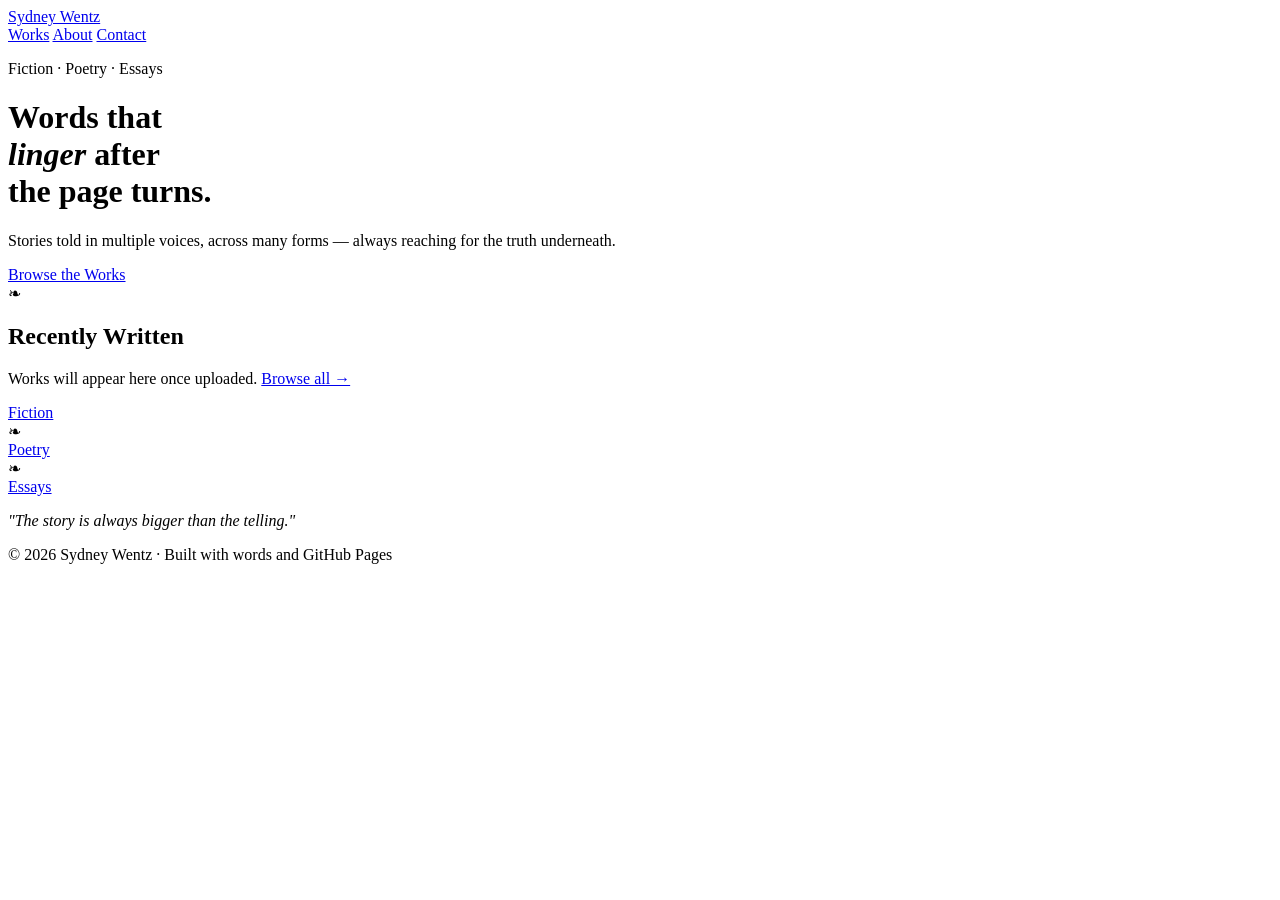
==== index.html @ af8fa5f4 "Add files via upload" ====
<!DOCTYPE html>
<html lang="en">
<head>
  <meta charset="UTF-8" />
  <meta name="viewport" content="width=device-width, initial-scale=1.0" />
  <title>Sydney Wentz — Writer</title>
  <link rel="preconnect" href="https://fonts.googleapis.com" />
  <link href="https://fonts.googleapis.com/css2?family=Cormorant+Garamond:ital,wght@0,300;0,400;0,600;1,300;1,400&family=Lato:wght@300;400&display=swap" rel="stylesheet" />
  <link rel="stylesheet" href="css/style.css" />
</head>
<body>

  <nav class="nav">
    <a href="index.html" class="nav-name">Sydney Wentz</a>
    <div class="nav-links">
      <a href="works.html">Works</a>
      <a href="about.html">About</a>
      <a href="mailto:swentz702@icloud.com">Contact</a>
    </div>
  </nav>

  <header class="hero">
    <div class="hero-inner">
      <p class="hero-eyebrow">Fiction · Poetry · Essays</p>
      <h1 class="hero-title">Words that<br><em>linger</em> after<br>the page turns.</h1>
      <p class="hero-sub">Stories told in multiple voices, across many forms — always reaching for the truth underneath.</p>
      <a href="works.html" class="btn">Browse the Works</a>
    </div>
    <div class="hero-ornament" aria-hidden="true">
      <span class="ornament-line"></span>
      <span class="ornament-leaf">❧</span>
      <span class="ornament-line"></span>
    </div>
  </header>

  <section class="featured">
    <h2 class="section-label">Recently Written</h2>
    <!-- Featured cards are added here manually once works are uploaded.
         Example:
         <div class="card-grid">
           <a href="works/fiction/your-slug.html" class="card">
             <span class="card-genre">Fiction</span>
             <h3 class="card-title">Your Title</h3>
             <p class="card-excerpt">A short description.</p>
             <span class="card-read">Read →</span>
           </a>
         </div>
    -->
    <p class="empty-note">Works will appear here once uploaded. <a href="works.html">Browse all →</a></p>
  </section>

  <section class="genres-strip">
    <a href="works.html?genre=fiction" class="genre-item">
      <span class="genre-name">Fiction</span>
    </a>
    <div class="genre-divider" aria-hidden="true">❧</div>
    <a href="works.html?genre=poetry" class="genre-item">
      <span class="genre-name">Poetry</span>
    </a>
    <div class="genre-divider" aria-hidden="true">❧</div>
    <a href="works.html?genre=essays" class="genre-item">
      <span class="genre-name">Essays</span>
    </a>
  </section>

  <footer class="footer">
    <p class="footer-quote"><em>"The story is always bigger than the telling."</em></p>
    <p class="footer-copy">© 2026 Sydney Wentz · Built with words and GitHub Pages</p>
  </footer>

</body>
</html>
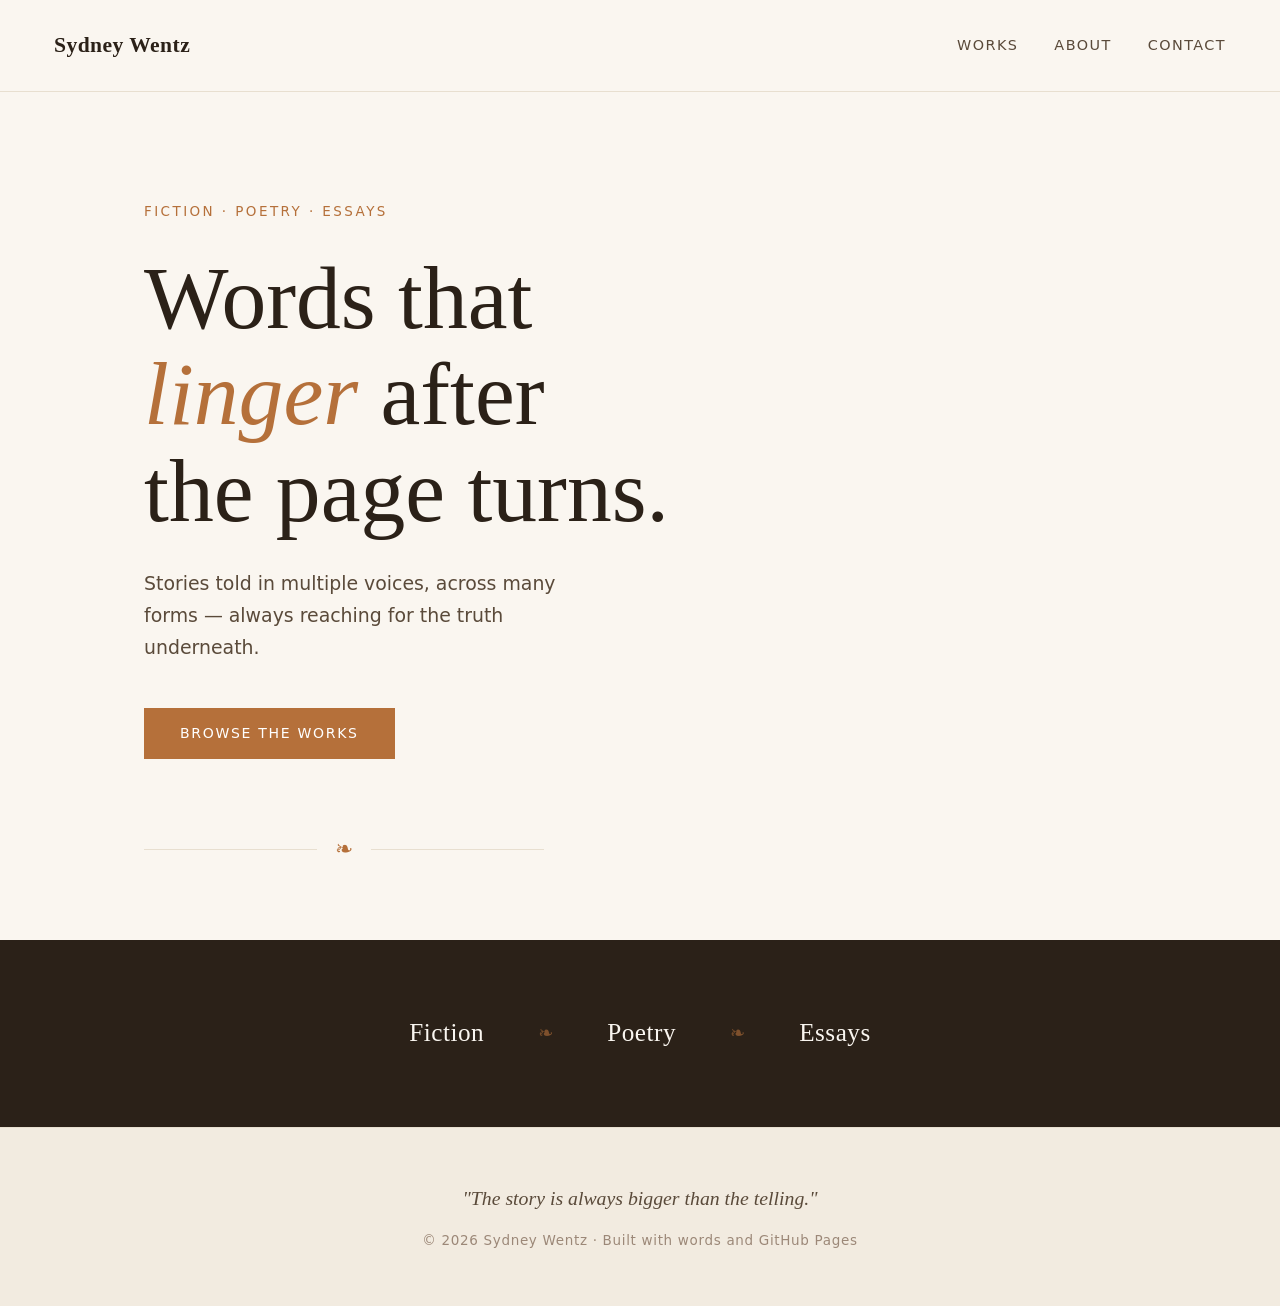
==== commit ce0bf16e: "Update index.html" ====
--- a/index.html
+++ b/index.html
@@ -33,22 +33,6 @@
     </div>
   </header>
 
-  <section class="featured">
-    <h2 class="section-label">Recently Written</h2>
-    <!-- Featured cards are added here manually once works are uploaded.
-         Example:
-         <div class="card-grid">
-           <a href="works/fiction/your-slug.html" class="card">
-             <span class="card-genre">Fiction</span>
-             <h3 class="card-title">Your Title</h3>
-             <p class="card-excerpt">A short description.</p>
-             <span class="card-read">Read →</span>
-           </a>
-         </div>
-    -->
-    <p class="empty-note">Works will appear here once uploaded. <a href="works.html">Browse all →</a></p>
-  </section>
-
   <section class="genres-strip">
     <a href="works.html?genre=fiction" class="genre-item">
       <span class="genre-name">Fiction</span>
--- a/css/style.css
+++ b/css/style.css
@@ -0,0 +1,610 @@
+/* ─── TOKENS ────────────────────────────────────────────── */
+:root {
+  --ink:       #2b2118;
+  --ink-soft:  #5a4a3a;
+  --ink-faint: #9c8878;
+  --paper:     #faf6f0;
+  --paper-mid: #f2ebe0;
+  --paper-dark:#e8dfd0;
+  --amber:     #b5703a;
+  --amber-pale:#f0e0cc;
+  --serif:     'Cormorant Garamond', Georgia, serif;
+  --sans:      'Lato', system-ui, sans-serif;
+  --max:       740px;
+  --wide:      1100px;
+}
+
+/* ─── RESET ─────────────────────────────────────────────── */
+*, *::before, *::after { box-sizing: border-box; margin: 0; padding: 0; }
+html { font-size: 18px; scroll-behavior: smooth; }
+
+body {
+  background: var(--paper);
+  color: var(--ink);
+  font-family: var(--sans);
+  font-weight: 300;
+  line-height: 1.7;
+  -webkit-font-smoothing: antialiased;
+}
+
+a { color: inherit; text-decoration: none; }
+img { max-width: 100%; display: block; }
+
+/* ─── NAV ────────────────────────────────────────────────── */
+.nav {
+  display: flex;
+  align-items: center;
+  justify-content: space-between;
+  padding: 1.5rem 3rem;
+  border-bottom: 1px solid var(--paper-dark);
+  position: sticky;
+  top: 0;
+  background: rgba(250, 246, 240, 0.95);
+  backdrop-filter: blur(8px);
+  z-index: 100;
+}
+
+.nav-name {
+  font-family: var(--serif);
+  font-size: 1.2rem;
+  font-weight: 600;
+  letter-spacing: 0.02em;
+  color: var(--ink);
+  transition: color .2s;
+}
+.nav-name:hover { color: var(--amber); }
+
+.nav-links {
+  display: flex;
+  gap: 2rem;
+}
+.nav-links a {
+  font-family: var(--sans);
+  font-size: 0.8rem;
+  font-weight: 400;
+  letter-spacing: 0.1em;
+  text-transform: uppercase;
+  color: var(--ink-soft);
+  transition: color .2s;
+}
+.nav-links a:hover,
+.nav-links a.active { color: var(--amber); }
+
+/* ─── HERO ───────────────────────────────────────────────── */
+.hero {
+  min-height: 85vh;
+  display: flex;
+  flex-direction: column;
+  justify-content: center;
+  align-items: flex-start;
+  padding: 6rem 3rem 4rem;
+  max-width: var(--wide);
+  margin: 0 auto;
+}
+
+.hero-eyebrow {
+  font-family: var(--sans);
+  font-size: 0.75rem;
+  letter-spacing: 0.18em;
+  text-transform: uppercase;
+  color: var(--amber);
+  margin-bottom: 1.5rem;
+}
+
+.hero-title {
+  font-family: var(--serif);
+  font-size: clamp(3rem, 7vw, 6rem);
+  font-weight: 300;
+  line-height: 1.08;
+  color: var(--ink);
+  margin-bottom: 1.5rem;
+}
+
+.hero-title em {
+  font-style: italic;
+  color: var(--amber);
+}
+
+.hero-sub {
+  font-size: 1.05rem;
+  color: var(--ink-soft);
+  max-width: 38ch;
+  margin-bottom: 2.5rem;
+  line-height: 1.7;
+}
+
+.hero-ornament {
+  display: flex;
+  align-items: center;
+  gap: 1rem;
+  margin-top: 4rem;
+  width: 100%;
+  max-width: 400px;
+}
+.ornament-line {
+  flex: 1;
+  height: 1px;
+  background: var(--paper-dark);
+}
+.ornament-leaf {
+  color: var(--amber);
+  font-size: 1.2rem;
+}
+
+/* ─── BUTTONS ────────────────────────────────────────────── */
+.btn {
+  display: inline-block;
+  padding: 0.75rem 2rem;
+  background: var(--amber);
+  color: #fff;
+  font-family: var(--sans);
+  font-size: 0.78rem;
+  letter-spacing: 0.12em;
+  text-transform: uppercase;
+  font-weight: 400;
+  transition: background .2s, transform .1s;
+}
+.btn:hover { background: var(--ink); transform: translateY(-1px); }
+
+.btn-ghost {
+  background: transparent;
+  color: var(--amber);
+  border: 1px solid var(--amber);
+}
+.btn-ghost:hover { background: var(--amber); color: #fff; }
+
+/* ─── SECTION LABEL ──────────────────────────────────────── */
+.section-label {
+  font-family: var(--sans);
+  font-size: 0.72rem;
+  letter-spacing: 0.2em;
+  text-transform: uppercase;
+  color: var(--ink-faint);
+  margin-bottom: 2.5rem;
+  padding-bottom: 1rem;
+  border-bottom: 1px solid var(--paper-dark);
+}
+
+/* ─── FEATURED CARDS ─────────────────────────────────────── */
+.featured {
+  max-width: var(--wide);
+  margin: 0 auto;
+  padding: 5rem 3rem;
+}
+
+.card-grid {
+  display: grid;
+  grid-template-columns: repeat(auto-fit, minmax(280px, 1fr));
+  gap: 2px;
+}
+
+.card {
+  display: flex;
+  flex-direction: column;
+  padding: 2.5rem;
+  background: var(--paper-mid);
+  border: 1px solid var(--paper-dark);
+  transition: background .2s, transform .2s;
+  cursor: pointer;
+}
+
+.card:hover {
+  background: var(--amber-pale);
+  transform: translateY(-3px);
+}
+
+.card-genre {
+  font-family: var(--sans);
+  font-size: 0.68rem;
+  letter-spacing: 0.18em;
+  text-transform: uppercase;
+  color: var(--amber);
+  margin-bottom: 1rem;
+}
+
+.card-title {
+  font-family: var(--serif);
+  font-size: 1.5rem;
+  font-weight: 400;
+  line-height: 1.2;
+  margin-bottom: 1rem;
+  color: var(--ink);
+}
+
+.card-excerpt {
+  font-size: 0.9rem;
+  color: var(--ink-soft);
+  line-height: 1.65;
+  flex: 1;
+}
+
+.card-read {
+  display: block;
+  margin-top: 1.5rem;
+  font-size: 0.8rem;
+  letter-spacing: 0.08em;
+  color: var(--amber);
+  font-weight: 400;
+}
+
+/* ─── GENRES STRIP ───────────────────────────────────────── */
+.genres-strip {
+  display: flex;
+  align-items: center;
+  justify-content: center;
+  gap: 3rem;
+  padding: 4rem 3rem;
+  background: var(--ink);
+}
+
+.genre-item {
+  display: flex;
+  flex-direction: column;
+  align-items: center;
+  gap: 0.4rem;
+  transition: transform .2s;
+}
+.genre-item:hover { transform: translateY(-2px); }
+
+.genre-name {
+  font-family: var(--serif);
+  font-size: 1.4rem;
+  color: var(--paper);
+  font-weight: 300;
+  letter-spacing: 0.02em;
+}
+
+.genre-count {
+  font-family: var(--sans);
+  font-size: 0.68rem;
+  color: var(--amber);
+  letter-spacing: 0.12em;
+  text-transform: uppercase;
+}
+
+.genre-divider {
+  color: var(--amber);
+  font-size: 1rem;
+  opacity: 0.6;
+}
+
+/* ─── PAGE HEADER ────────────────────────────────────────── */
+.page-header {
+  max-width: var(--wide);
+  margin: 0 auto;
+  padding: 5rem 3rem 3rem;
+  border-bottom: 1px solid var(--paper-dark);
+}
+
+.page-title {
+  font-family: var(--serif);
+  font-size: clamp(2.5rem, 5vw, 4rem);
+  font-weight: 300;
+  line-height: 1.1;
+  margin-bottom: 0.5rem;
+}
+
+.page-sub {
+  color: var(--ink-soft);
+  font-size: 1rem;
+}
+
+/* ─── FILTER BAR ─────────────────────────────────────────── */
+.filter-bar {
+  max-width: var(--wide);
+  margin: 0 auto;
+  padding: 1.5rem 3rem;
+  display: flex;
+  gap: 0.5rem;
+  border-bottom: 1px solid var(--paper-dark);
+}
+
+.filter-btn {
+  background: none;
+  border: 1px solid var(--paper-dark);
+  padding: 0.4rem 1rem;
+  font-family: var(--sans);
+  font-size: 0.72rem;
+  letter-spacing: 0.1em;
+  text-transform: uppercase;
+  color: var(--ink-soft);
+  cursor: pointer;
+  transition: all .15s;
+}
+.filter-btn:hover,
+.filter-btn.active {
+  background: var(--amber);
+  border-color: var(--amber);
+  color: #fff;
+}
+
+/* ─── WORKS LIST ─────────────────────────────────────────── */
+.works-list {
+  max-width: var(--wide);
+  margin: 0 auto;
+  padding: 0 3rem 5rem;
+}
+
+.work-row {
+  display: grid;
+  grid-template-columns: 10rem 1fr auto;
+  gap: 2rem;
+  align-items: start;
+  padding: 2.5rem 0;
+  border-bottom: 1px solid var(--paper-dark);
+  transition: background .15s;
+}
+
+.work-row[style*="display: none"] { display: none !important; }
+
+.work-meta {
+  display: flex;
+  flex-direction: column;
+  gap: 0.3rem;
+  padding-top: 0.2rem;
+}
+
+.work-genre {
+  font-family: var(--sans);
+  font-size: 0.68rem;
+  letter-spacing: 0.15em;
+  text-transform: uppercase;
+  color: var(--amber);
+}
+
+.work-date {
+  font-size: 0.8rem;
+  color: var(--ink-faint);
+}
+
+.work-title {
+  font-family: var(--serif);
+  font-size: 1.4rem;
+  font-weight: 400;
+  margin-bottom: 0.5rem;
+}
+.work-title a {
+  transition: color .2s;
+}
+.work-title a:hover { color: var(--amber); }
+
+.work-desc {
+  font-size: 0.9rem;
+  color: var(--ink-soft);
+  line-height: 1.65;
+  max-width: 52ch;
+}
+
+.work-read {
+  font-size: 0.8rem;
+  color: var(--amber);
+  white-space: nowrap;
+  padding-top: 0.25rem;
+  transition: color .2s;
+}
+.work-read:hover { color: var(--ink); }
+
+/* ─── ABOUT PAGE ─────────────────────────────────────────── */
+.about-page {
+  max-width: var(--wide);
+  margin: 0 auto;
+  padding: 5rem 3rem;
+  display: grid;
+  grid-template-columns: 260px 1fr;
+  gap: 5rem;
+  align-items: start;
+}
+
+.portrait-placeholder {
+  width: 325px;
+  height: 325px;
+  background: var(--paper-dark);
+  display: flex;
+  align-items: center;
+  justify-content: center;
+  border: 1px solid var(--paper-dark);
+}
+
+.portrait-initial {
+  font-family: var(--serif);
+  font-size: 5rem;
+  color: var(--ink-faint);
+  font-style: italic;
+}
+
+.about-name {
+  font-family: var(--serif);
+  font-size: 2.5rem;
+  font-weight: 300;
+  margin-bottom: 0.25rem;
+}
+
+.about-tagline {
+  color: var(--amber);
+  font-size: 0.85rem;
+  letter-spacing: 0.1em;
+  text-transform: uppercase;
+  margin-bottom: 2rem;
+  padding-bottom: 2rem;
+  border-bottom: 1px solid var(--paper-dark);
+}
+
+.about-text p {
+  color: var(--ink-soft);
+  margin-bottom: 1.25rem;
+  line-height: 1.8;
+  font-size: 0.98rem;
+}
+
+.about-links {
+  display: flex;
+  gap: 1rem;
+  margin-top: 2rem;
+}
+
+/* ─── READING PAGE ───────────────────────────────────────── */
+.reading-article {
+  max-width: var(--max);
+  margin: 0 auto;
+  padding: 4rem 2rem 6rem;
+}
+
+.reading-header {
+  text-align: center;
+  margin-bottom: 4rem;
+}
+
+.reading-genre {
+  display: inline-block;
+  font-family: var(--sans);
+  font-size: 0.68rem;
+  letter-spacing: 0.2em;
+  text-transform: uppercase;
+  color: var(--amber);
+  margin-bottom: 1.5rem;
+}
+
+.reading-title {
+  font-family: var(--serif);
+  font-size: clamp(2rem, 5vw, 3.2rem);
+  font-weight: 300;
+  line-height: 1.12;
+  margin-bottom: 1rem;
+}
+
+.reading-byline {
+  font-size: 0.85rem;
+  color: var(--ink-faint);
+  letter-spacing: 0.04em;
+}
+
+.reading-ornament {
+  color: var(--amber);
+  font-size: 1.4rem;
+  margin-top: 2rem;
+  opacity: 0.7;
+}
+
+.reading-body {
+  font-family: var(--serif);
+  font-size: 1.18rem;
+  line-height: 1.85;
+  color: var(--ink);
+}
+
+.reading-body p {
+  margin-bottom: 1.5rem;
+}
+
+.reading-body em { color: var(--amber); }
+
+/* Poetry specific */
+.reading-poetry p {
+  font-size: 1.1rem;
+  line-height: 1.6;
+}
+
+.poem-section {
+  margin-bottom: 3rem;
+}
+
+.poem-number {
+  font-family: var(--sans);
+  font-size: 0.72rem;
+  letter-spacing: 0.15em;
+  text-transform: uppercase;
+  color: var(--amber);
+  font-weight: 400;
+  margin-bottom: 1.2rem;
+}
+
+.reading-footer {
+  text-align: center;
+  margin-top: 4rem;
+  padding-top: 3rem;
+  border-top: 1px solid var(--paper-dark);
+}
+
+/* ─── FOOTER ─────────────────────────────────────────────── */
+.footer {
+  background: var(--paper-mid);
+  border-top: 1px solid var(--paper-dark);
+  text-align: center;
+  padding: 3rem;
+}
+
+.footer-quote {
+  font-family: var(--serif);
+  font-size: 1.1rem;
+  color: var(--ink-soft);
+  margin-bottom: 0.75rem;
+}
+
+.footer-copy {
+  font-size: 0.75rem;
+  color: var(--ink-faint);
+  letter-spacing: 0.05em;
+}
+
+/* ─── EMPTY STATE ────────────────────────────────────────── */
+.empty-note {
+  color: var(--ink-faint);
+  font-size: 0.9rem;
+  padding: 2rem 0;
+  font-style: italic;
+}
+.empty-note a { color: var(--amber); text-decoration: underline; }
+
+/* ─── PDF VIEWER ─────────────────────────────────────────── */
+.pdf-viewer {
+  margin: 2rem 0 3rem;
+  display: flex;
+  flex-direction: column;
+  align-items: center;
+  gap: 1rem;
+}
+
+.pdf-frame {
+  width: 100%;
+  height: 80vh;
+  min-height: 500px;
+  border: 1px solid var(--paper-dark);
+  background: var(--paper-mid);
+}
+
+.pdf-download {
+  font-family: var(--sans);
+  font-size: 0.78rem;
+  letter-spacing: 0.1em;
+  text-transform: uppercase;
+  color: var(--amber);
+  border: 1px solid var(--amber);
+  padding: 0.5rem 1.25rem;
+  transition: all .2s;
+}
+.pdf-download:hover {
+  background: var(--amber);
+  color: #fff;
+}
+
+/* ─── RESPONSIVE ─────────────────────────────────────────── */
+@media (max-width: 768px) {
+  .nav { padding: 1.2rem 1.5rem; }
+  .hero { padding: 4rem 1.5rem 3rem; min-height: 70vh; }
+  .featured { padding: 3rem 1.5rem; }
+  .genres-strip { flex-direction: column; gap: 2rem; }
+  .genre-divider { display: none; }
+  .page-header { padding: 3rem 1.5rem 2rem; }
+  .filter-bar { padding: 1rem 1.5rem; flex-wrap: wrap; }
+  .works-list { padding: 0 1.5rem 3rem; }
+  .work-row { grid-template-columns: 1fr; gap: 0.5rem; }
+  .work-read { justify-self: start; }
+  .about-page { grid-template-columns: 1fr; gap: 2rem; padding: 3rem 1.5rem; }
+  .portrait-placeholder { width: 140px; height: 170px; }
+  .about-links { flex-direction: column; }
+  .reading-article { padding: 3rem 1.5rem 4rem; }
+}
+
+@media (prefers-reduced-motion: reduce) {
+  * { transition: none !important; animation: none !important; }
+}
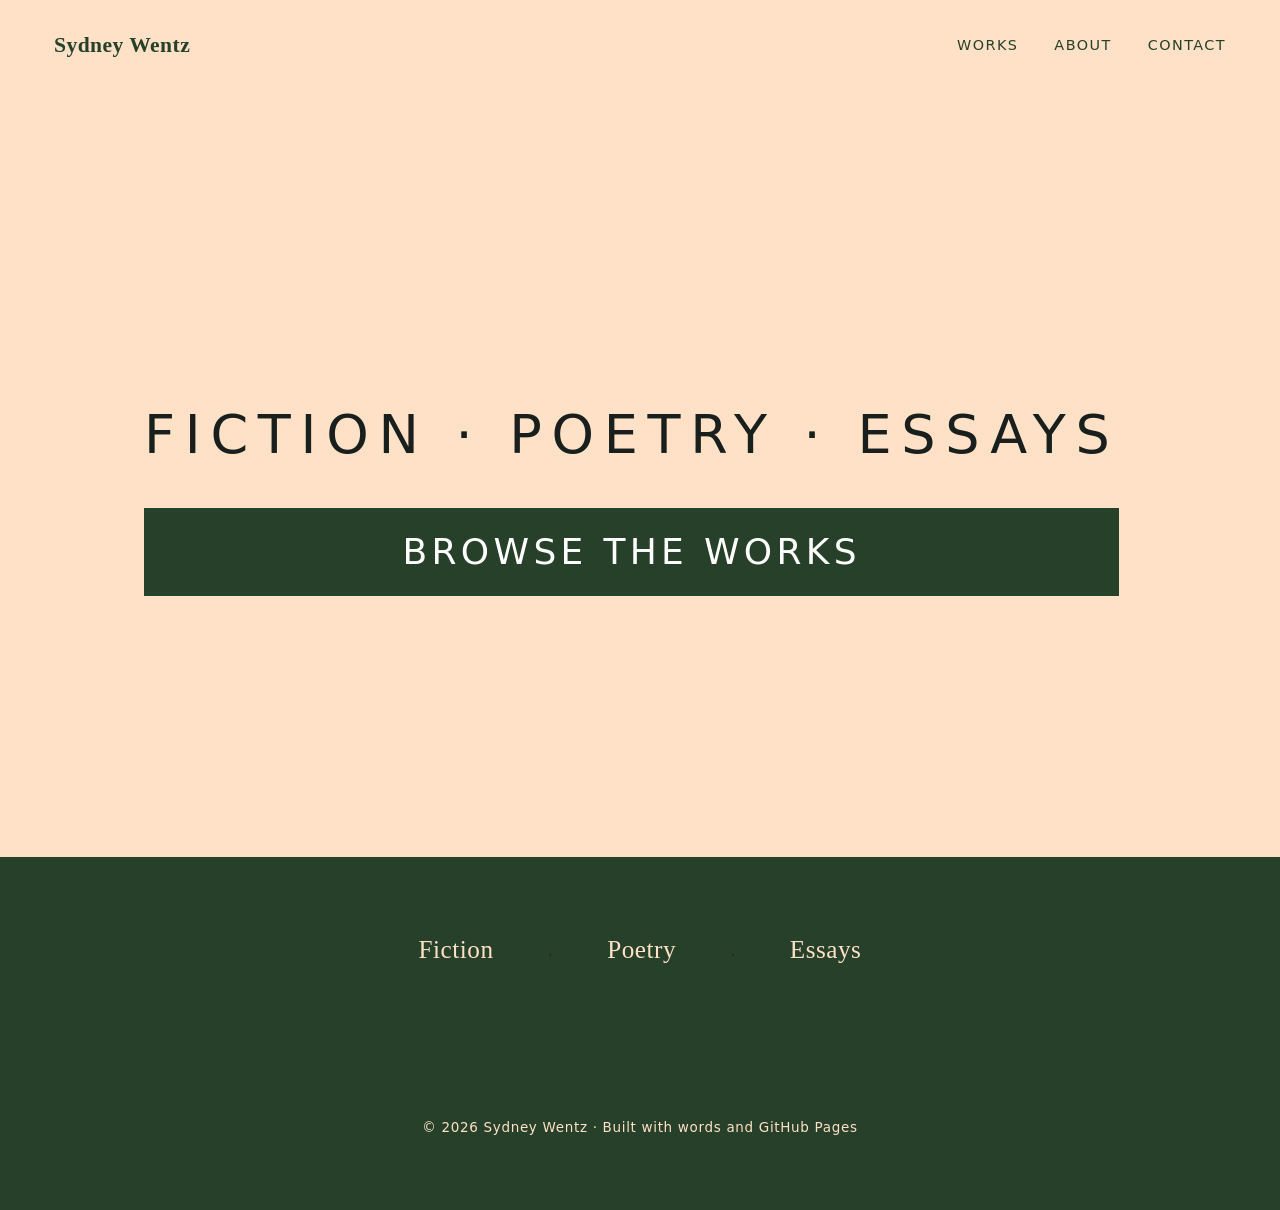
==== commit caa8fef9: "ASHKBJDFqaw" ====
--- a/index.html
+++ b/index.html
@@ -15,21 +15,14 @@
     <div class="nav-links">
       <a href="works.html">Works</a>
       <a href="about.html">About</a>
-      <a href="mailto:swentz702@icloud.com">Contact</a>
+      <a href="mailto:wentzs12@outlook.com">Contact</a>
     </div>
   </nav>
 
   <header class="hero">
     <div class="hero-inner">
       <p class="hero-eyebrow">Fiction · Poetry · Essays</p>
-      <h1 class="hero-title">Words that<br><em>linger</em> after<br>the page turns.</h1>
-      <p class="hero-sub">Stories told in multiple voices, across many forms — always reaching for the truth underneath.</p>
-      <a href="works.html" class="btn">Browse the Works</a>
-    </div>
-    <div class="hero-ornament" aria-hidden="true">
-      <span class="ornament-line"></span>
-      <span class="ornament-leaf">❧</span>
-      <span class="ornament-line"></span>
+      <a href="works.html" class="btn_home">Browse the Works</a>
     </div>
   </header>
 
@@ -37,18 +30,17 @@
     <a href="works.html?genre=fiction" class="genre-item">
       <span class="genre-name">Fiction</span>
     </a>
-    <div class="genre-divider" aria-hidden="true">❧</div>
+    <div class="genre-divider" aria-hidden="true">.</div>
     <a href="works.html?genre=poetry" class="genre-item">
       <span class="genre-name">Poetry</span>
     </a>
-    <div class="genre-divider" aria-hidden="true">❧</div>
+    <div class="genre-divider" aria-hidden="true">.</div>
     <a href="works.html?genre=essays" class="genre-item">
       <span class="genre-name">Essays</span>
     </a>
   </section>
 
-  <footer class="footer">
-    <p class="footer-quote"><em>"The story is always bigger than the telling."</em></p>
+  <footer class="genres-strip">
     <p class="footer-copy">© 2026 Sydney Wentz · Built with words and GitHub Pages</p>
   </footer>
 
--- a/css/style.css
+++ b/css/style.css
@@ -1,13 +1,13 @@
 /* ─── TOKENS ────────────────────────────────────────────── */
 :root {
-  --ink:       #2b2118;
-  --ink-soft:  #5a4a3a;
-  --ink-faint: #9c8878;
-  --paper:     #faf6f0;
-  --paper-mid: #f2ebe0;
-  --paper-dark:#e8dfd0;
-  --amber:     #b5703a;
-  --amber-pale:#f0e0cc;
+  --ink:       #274029;
+  --ink-soft:  #0353A4;
+  --ink-faint: #181F1C;
+  --paper:     #FEE1C7;
+  --paper-mid: #FEE1C7;
+  --paper-dark:#FEE1C7;
+  --amber:     #181F1C;
+  --amber-pale:#181F1C;
   --serif:     'Cormorant Garamond', Georgia, serif;
   --sans:      'Lato', system-ui, sans-serif;
   --max:       740px;
@@ -39,7 +39,7 @@
   border-bottom: 1px solid var(--paper-dark);
   position: sticky;
   top: 0;
-  background: rgba(250, 246, 240, 0.95);
+  background: var(--paper);
   backdrop-filter: blur(8px);
   z-index: 100;
 }
@@ -52,23 +52,23 @@
   color: var(--ink);
   transition: color .2s;
 }
-.nav-name:hover { color: var(--amber); }
+.nav-name:hover { color: #009B72; }
 
 .nav-links {
   display: flex;
   gap: 2rem;
 }
 .nav-links a {
-  font-family: var(--sans);
+  font-family: var(--ink);
   font-size: 0.8rem;
   font-weight: 400;
   letter-spacing: 0.1em;
   text-transform: uppercase;
-  color: var(--ink-soft);
+  color: var(--ink);
   transition: color .2s;
 }
 .nav-links a:hover,
-.nav-links a.active { color: var(--amber); }
+.nav-links a.active { color: #009B72; }
 
 /* ─── HERO ───────────────────────────────────────────────── */
 .hero {
@@ -84,7 +84,7 @@
 
 .hero-eyebrow {
   font-family: var(--sans);
-  font-size: 0.75rem;
+  font-size: 3rem;
   letter-spacing: 0.18em;
   text-transform: uppercase;
   color: var(--amber);
@@ -107,7 +107,7 @@
 
 .hero-sub {
   font-size: 1.05rem;
-  color: var(--ink-soft);
+  color: var(--ink);
   max-width: 38ch;
   margin-bottom: 2.5rem;
   line-height: 1.7;
@@ -135,7 +135,7 @@
 .btn {
   display: inline-block;
   padding: 0.75rem 2rem;
-  background: var(--amber);
+  background: var(--ink);
   color: #fff;
   font-family: var(--sans);
   font-size: 0.78rem;
@@ -144,14 +144,39 @@
   font-weight: 400;
   transition: background .2s, transform .1s;
 }
-.btn:hover { background: var(--ink); transform: translateY(-1px); }
+.btn:hover { background: #009B72; transform: translateY(-1px); }
 
 .btn-ghost {
   background: transparent;
   color: var(--amber);
   border: 1px solid var(--amber);
 }
-.btn-ghost:hover { background: var(--amber); color: #fff; }
+.btn-ghost:hover { background: #009B72; color: #fff; }
+
+
+
+.btn_home {
+  display: flex;
+  padding: 0.75rem 2rem;
+  background: var(--ink);
+  color: #fff;
+  font-family: var(--sans);
+  font-size: 2rem;
+  letter-spacing: 0.12em;
+  text-transform: uppercase;
+  font-weight: 400;
+  transition: background .2s, transform .1s;
+  justify-content: center; /* Align horizontally */
+  align-items: center; 
+}
+.btn_home:hover { background: #009B72; transform: translateY(-1px); }
+
+.btn_home-ghost {
+  background: transparent;
+  color: var(--amber);
+  border: 1px solid var(--amber);
+}
+.btn_home-ghost:hover { background: var(--amber); color: #fff; }
 
 /* ─── SECTION LABEL ──────────────────────────────────────── */
 .section-label {
@@ -213,7 +238,7 @@
 
 .card-excerpt {
   font-size: 0.9rem;
-  color: var(--ink-soft);
+  color: var(--ink);
   line-height: 1.65;
   flex: 1;
 }
@@ -285,7 +310,7 @@
 }
 
 .page-sub {
-  color: var(--ink-soft);
+  color: var(--ink);
   font-size: 1rem;
 }
 
@@ -307,14 +332,14 @@
   font-size: 0.72rem;
   letter-spacing: 0.1em;
   text-transform: uppercase;
-  color: var(--ink-soft);
+  color: var(--ink);
   cursor: pointer;
   transition: all .15s;
 }
 .filter-btn:hover,
 .filter-btn.active {
-  background: var(--amber);
-  border-color: var(--amber);
+  background: var(--ink);
+  border-color: var(--ink);
   color: #fff;
 }
 
@@ -370,7 +395,7 @@
 
 .work-desc {
   font-size: 0.9rem;
-  color: var(--ink-soft);
+  color: var(--ink);
   line-height: 1.65;
   max-width: 52ch;
 }
@@ -390,19 +415,24 @@
   margin: 0 auto;
   padding: 5rem 3rem;
   display: grid;
-  grid-template-columns: 260px 1fr;
+  grid-template-columns: minmax(200px, 325px) 1fr;
   gap: 5rem;
-  align-items: start;
+  align-items: stretch; /* was: start */
 }
 
 .portrait-placeholder {
-  width: 325px;
-  height: 325px;
+  width: 100%;
+  height: 100%;          /* was: aspect-ratio: 2 / 3 */
   background: var(--paper-dark);
-  display: flex;
-  align-items: center;
-  justify-content: center;
   border: 1px solid var(--paper-dark);
+  overflow: hidden;
+}
+
+.portrait-placeholder img {
+  width: 100%;
+  height: 100%;
+  object-fit: cover;
+  display: block;
 }
 
 .portrait-initial {
@@ -430,7 +460,7 @@
 }
 
 .about-text p {
-  color: var(--ink-soft);
+  color: var(--amber-pale);
   margin-bottom: 1.25rem;
   line-height: 1.8;
   font-size: 0.98rem;
@@ -536,13 +566,13 @@
 .footer-quote {
   font-family: var(--serif);
   font-size: 1.1rem;
-  color: var(--ink-soft);
+  color: var(--ink);
   margin-bottom: 0.75rem;
 }
 
 .footer-copy {
   font-size: 0.75rem;
-  color: var(--ink-faint);
+  color: var(--paper);
   letter-spacing: 0.05em;
 }
 
@@ -599,8 +629,8 @@
   .works-list { padding: 0 1.5rem 3rem; }
   .work-row { grid-template-columns: 1fr; gap: 0.5rem; }
   .work-read { justify-self: start; }
-  .about-page { grid-template-columns: 1fr; gap: 2rem; padding: 3rem 1.5rem; }
-  .portrait-placeholder { width: 140px; height: 170px; }
+  .about-page { grid-template-columns: 1fr; gap: 2rem; padding: 3rem 1.5rem; align-items: start; }
+  .portrait-placeholder { height: auto; aspect-ratio: 2 / 3; max-width: 220px; margin: 0 auto; }
   .about-links { flex-direction: column; }
   .reading-article { padding: 3rem 1.5rem 4rem; }
 }
